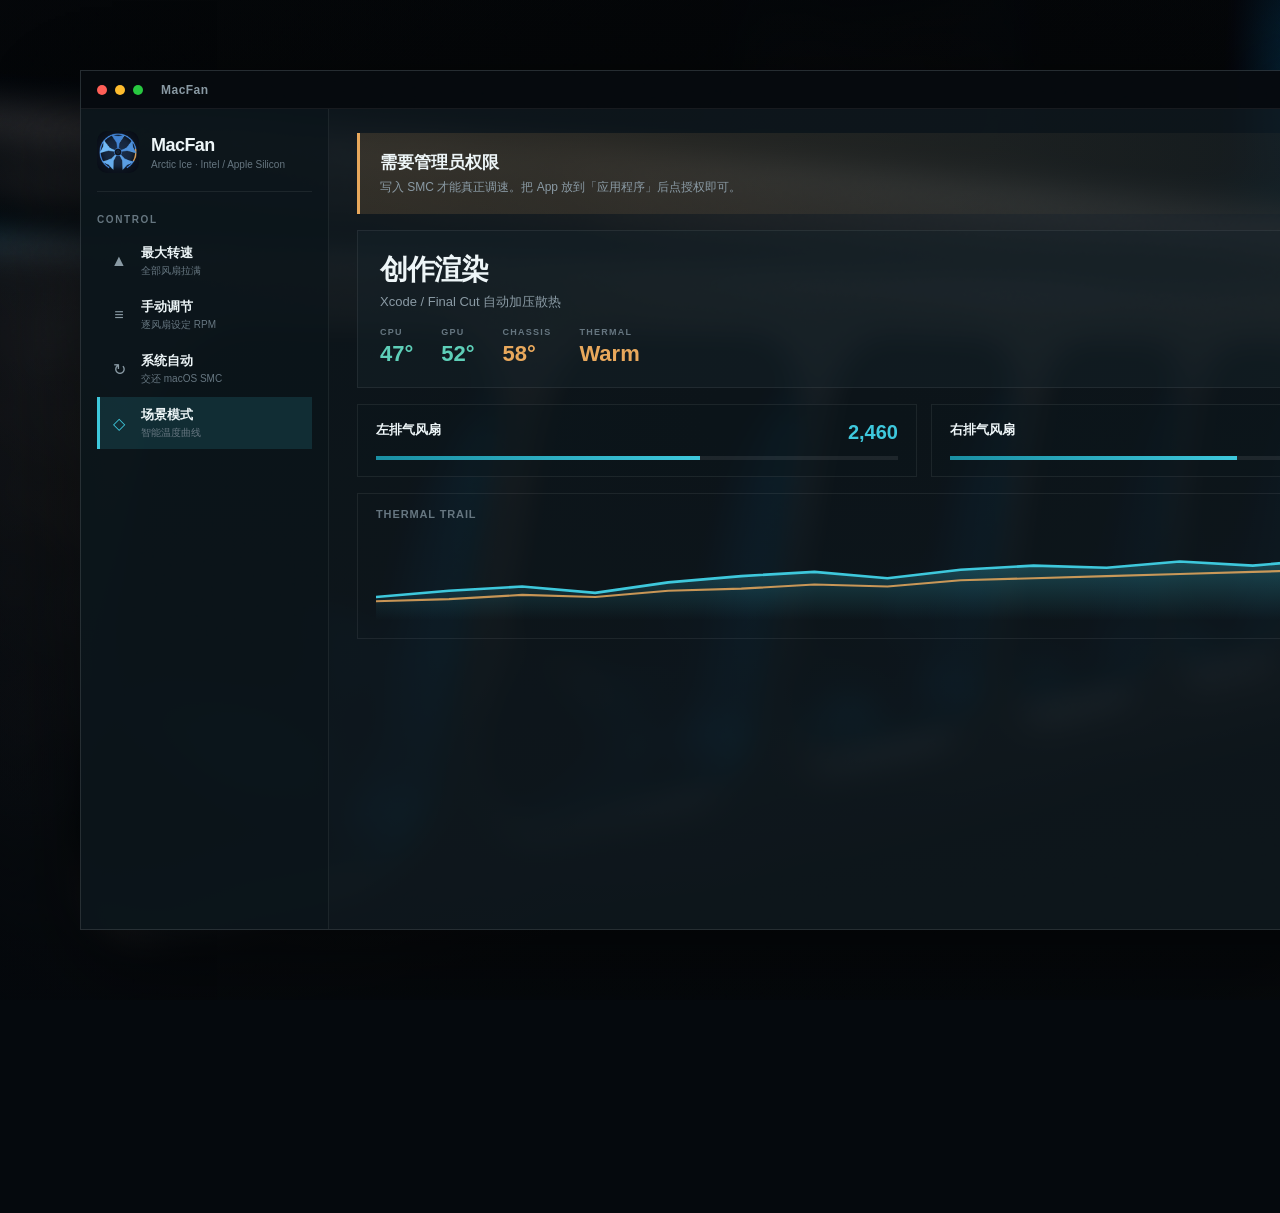
==== docs/_gen/dashboard.html @ 72b6c06a "Rebuild the site poster set from photographic stills. Hero and gallery now use soft-focus hardware p" ====
<!DOCTYPE html>
<html lang="zh-Hans">
<head>
  <meta charset="utf-8" />
  <title>MacFan Dashboard Poster</title>
  <link rel="stylesheet" href="poster.css" />
  <style>
    body { width: 1600px; height: 1000px; }
    .mat {
      height: 100%;
      display: grid;
      place-items: center;
      padding: 48px;
    }
    .window {
      width: 1440px;
      height: 860px;
      overflow: hidden;
      border: 1px solid rgba(255,255,255,0.10);
      display: grid;
      grid-template-rows: 38px 1fr;
      background: rgba(16, 26, 32, 0.78);
      box-shadow: 0 40px 90px rgba(0,0,0,0.45);
    }
    .titlebar {
      display: flex; align-items: center; padding: 0 16px; gap: 8px;
      background: rgba(5, 9, 13, 0.88); border-bottom: 1px solid var(--line);
    }
    .dot { width: 10px; height: 10px; border-radius: 50%; }
    .dot.r { background: #ff5f57; } .dot.y { background: #febc2e; } .dot.g { background: #28c840; }
    .titlebar span { margin-left: 10px; font-size: 12px; color: var(--mist); font-weight: 600; letter-spacing: 0.04em; }
    .layout { display: grid; grid-template-columns: 248px 1fr; height: 100%; }
    .sidebar {
      background: rgba(11, 20, 25, 0.72); border-right: 1px solid var(--line);
      padding: 22px 16px; display: flex; flex-direction: column; gap: 22px;
    }
    .brand { display: flex; align-items: center; gap: 12px; padding-bottom: 18px; border-bottom: 1px solid var(--line); }
    .brand img { width: 42px; height: 42px; border-radius: 10px; }
    .brand h1 { font-size: 18px; font-weight: 700; letter-spacing: -0.03em; }
    .brand p { font-size: 10px; color: var(--mist-dim); margin-top: 3px; }
    .section-title { font-size: 10px; font-weight: 700; letter-spacing: 0.16em; color: var(--mist-dim); text-transform: uppercase; margin-bottom: 10px; }
    .mode { display: flex; align-items: center; gap: 10px; padding: 9px 10px; margin-bottom: 2px; }
    .mode.on { background: var(--accent-soft); box-shadow: inset 3px 0 0 var(--accent); }
    .mode .ico { width: 24px; height: 24px; display: grid; place-items: center; color: var(--mist); }
    .mode.on .ico { color: var(--accent); }
    .mode .t { font-size: 13px; font-weight: 650; }
    .mode .sub { display: block; font-size: 10px; color: var(--mist-dim); margin-top: 2px; font-weight: 500; }
    .main { padding: 24px 28px; display: flex; flex-direction: column; gap: 16px; }
    .admin {
      display: flex; align-items: center; gap: 16px; padding: 18px 20px;
      background: linear-gradient(90deg, rgba(232,168,92,0.14), rgba(22,34,40,0.25));
      border-left: 3px solid var(--amber);
    }
    .admin h2 { font-size: 17px; font-weight: 700; margin-bottom: 4px; }
    .admin p { font-size: 12px; color: var(--mist); max-width: 520px; line-height: 1.5; }
    .admin .btn { margin-left: auto; padding: 10px 18px; background: var(--accent); color: #051014; font-size: 12px; font-weight: 700; }
    .panel { padding: 20px 22px; border: 1px solid var(--line); background: rgba(22,34,40,0.45); display: flex; align-items: center; gap: 24px; }
    .panel h3 { font-size: 28px; font-weight: 700; letter-spacing: -0.03em; }
    .panel .desc { font-size: 13px; color: var(--mist); margin-top: 4px; }
    .metrics { display: flex; gap: 28px; margin-top: 16px; }
    .metric .k { font-size: 9px; font-weight: 700; letter-spacing: 0.14em; color: var(--mist-dim); text-transform: uppercase; }
    .metric .v { font-size: 22px; font-weight: 700; margin-top: 4px; font-variant-numeric: tabular-nums; }
    .gauge { margin-left: auto; width: 108px; height: 108px; position: relative; flex-shrink: 0; }
    .gauge svg { width: 100%; height: 100%; transform: rotate(-90deg); }
    .gauge .pct { position: absolute; inset: 0; display: grid; place-items: center; font-size: 18px; font-weight: 700; color: var(--accent); }
    .fans { display: grid; grid-template-columns: 1fr 1fr; gap: 14px; }
    .fan { padding: 16px 18px; border: 1px solid var(--line); background: rgba(11,20,25,0.4); }
    .fan header { display: flex; justify-content: space-between; font-size: 13px; font-weight: 600; margin-bottom: 12px; }
    .fan .rpm { color: var(--accent); font-size: 20px; font-weight: 700; }
    .slider { height: 4px; background: rgba(255,255,255,0.08); position: relative; }
    .slider i { display: block; height: 100%; background: linear-gradient(90deg, var(--accent-deep), var(--accent)); }
    .chart { padding: 14px 18px; border: 1px solid var(--line); }
    .chart h4 { font-size: 11px; letter-spacing: 0.08em; text-transform: uppercase; color: var(--mist-dim); margin-bottom: 8px; }
    .chart svg { width: 100%; height: 92px; }
  </style>
</head>
<body class="poster">
  <div class="photo soft" style="background-image:url('bg/vents.jpg')"></div>
  <div class="veil"></div>
  <div class="grain"></div>
  <div class="mat">
    <div class="window">
      <div class="titlebar">
        <div class="dot r"></div><div class="dot y"></div><div class="dot g"></div>
        <span>MacFan</span>
      </div>
      <div class="layout">
        <aside class="sidebar">
          <div class="brand">
            <img src="../assets/logo-512.png" alt="" />
            <div><h1>MacFan</h1><p>Arctic Ice · Intel / Apple Silicon</p></div>
          </div>
          <div>
            <div class="section-title">Control</div>
            <div class="mode"><div class="ico">▲</div><div><div class="t">最大转速</div><span class="sub">全部风扇拉满</span></div></div>
            <div class="mode"><div class="ico">≡</div><div><div class="t">手动调节</div><span class="sub">逐风扇设定 RPM</span></div></div>
            <div class="mode"><div class="ico">↻</div><div><div class="t">系统自动</div><span class="sub">交还 macOS SMC</span></div></div>
            <div class="mode on"><div class="ico">◇</div><div><div class="t">场景模式</div><span class="sub">智能温度曲线</span></div></div>
          </div>
        </aside>
        <main class="main">
          <div class="admin">
            <div>
              <h2>需要管理员权限</h2>
              <p>写入 SMC 才能真正调速。把 App 放到「应用程序」后点授权即可。</p>
            </div>
            <div class="btn">授权管理员权限</div>
          </div>
          <div class="panel">
            <div>
              <h3>创作渲染</h3>
              <div class="desc">Xcode / Final Cut 自动加压散热</div>
              <div class="metrics">
                <div class="metric"><div class="k">CPU</div><div class="v" style="color:var(--good)">47°</div></div>
                <div class="metric"><div class="k">GPU</div><div class="v" style="color:var(--good)">52°</div></div>
                <div class="metric"><div class="k">Chassis</div><div class="v" style="color:var(--amber)">58°</div></div>
                <div class="metric"><div class="k">Thermal</div><div class="v" style="color:var(--amber)">Warm</div></div>
              </div>
            </div>
            <div class="gauge">
              <svg viewBox="0 0 120 120">
                <defs><linearGradient id="g" x1="0" y1="0" x2="1" y2="1"><stop offset="0%" stop-color="#e8a85c"/><stop offset="100%" stop-color="#3ec8dc"/></linearGradient></defs>
                <circle cx="60" cy="60" r="50" fill="none" stroke="#1e2e36" stroke-width="8"/>
                <circle cx="60" cy="60" r="50" fill="none" stroke="url(#g)" stroke-width="8" stroke-linecap="round" stroke-dasharray="196 314"/>
              </svg>
              <div class="pct">62%</div>
            </div>
          </div>
          <div class="fans">
            <div class="fan"><header><span>左排气风扇</span><span class="rpm">2,460</span></header><div class="slider"><i style="width:62%"></i></div></div>
            <div class="fan"><header><span>右排气风扇</span><span class="rpm">2,180</span></header><div class="slider"><i style="width:55%"></i></div></div>
          </div>
          <div class="chart">
            <h4>Thermal trail</h4>
            <svg viewBox="0 0 900 88" preserveAspectRatio="none">
              <defs><linearGradient id="fill" x1="0" y1="0" x2="0" y2="1"><stop offset="0%" stop-color="rgba(62,200,220,0.32)"/><stop offset="100%" stop-color="rgba(62,200,220,0)"/></linearGradient></defs>
              <path d="M0,66 L60,60 L120,56 L180,62 L240,52 L300,46 L360,42 L420,48 L480,40 L540,36 L600,38 L660,32 L720,36 L780,30 L840,28 L900,24 L900,88 L0,88 Z" fill="url(#fill)"/>
              <path d="M0,66 L60,60 L120,56 L180,62 L240,52 L300,46 L360,42 L420,48 L480,40 L540,36 L600,38 L660,32 L720,36 L780,30 L840,28 L900,24" fill="none" stroke="#3ec8dc" stroke-width="2.5" stroke-linecap="round"/>
              <path d="M0,70 L60,68 L120,64 L180,66 L240,60 L300,58 L360,54 L420,56 L480,50 L540,48 L600,46 L660,44 L720,42 L780,40 L840,38 L900,36" fill="none" stroke="#e8a85c" stroke-width="2" stroke-linecap="round" opacity="0.85"/>
            </svg>
          </div>
        </main>
      </div>
    </div>
  </div>
</body>
</html>
---- docs/_gen/poster.css ----
@import url("base.css");

.poster {
  position: relative;
  overflow: hidden;
  background: #05090d;
  color: #eef6f8;
}
.poster .photo {
  position: absolute;
  inset: -16%;
  background: center / cover no-repeat;
  filter: blur(22px) saturate(1.22) brightness(0.58) contrast(1.1);
  transform: scale(1.08);
}
.poster .photo.soft {
  filter: blur(14px) saturate(1.18) brightness(0.64) contrast(1.08);
}
.poster .photo.mist {
  filter: blur(28px) saturate(1.25) brightness(0.5) contrast(1.12);
}
.poster .veil {
  position: absolute;
  inset: 0;
  background:
    radial-gradient(ellipse 72% 62% at 50% 42%, transparent 8%, rgba(5, 9, 13, 0.52) 100%),
    linear-gradient(180deg, rgba(5, 9, 13, 0.28) 0%, transparent 34%, rgba(5, 9, 13, 0.58) 100%);
}
.poster .grain {
  position: absolute;
  inset: 0;
  pointer-events: none;
  opacity: 0.11;
  mix-blend-mode: overlay;
  background-image: url("data:image/svg+xml,%3Csvg viewBox='0 0 256 256' xmlns='http://www.w3.org/2000/svg'%3E%3Cfilter id='n'%3E%3CfeTurbulence type='fractalNoise' baseFrequency='0.85' numOctaves='2' stitchTiles='stitch'/%3E%3C/filter%3E%3Crect width='100%25' height='100%25' filter='url(%23n)'/%3E%3C/svg%3E");
}
.poster .mat {
  position: relative;
  z-index: 1;
}
.ghost {
  position: absolute;
  left: -4%;
  bottom: -18%;
  font-weight: 800;
  letter-spacing: -0.08em;
  line-height: 0.78;
  color: rgba(238, 246, 248, 0.07);
  pointer-events: none;
  z-index: 1;
  user-select: none;
}
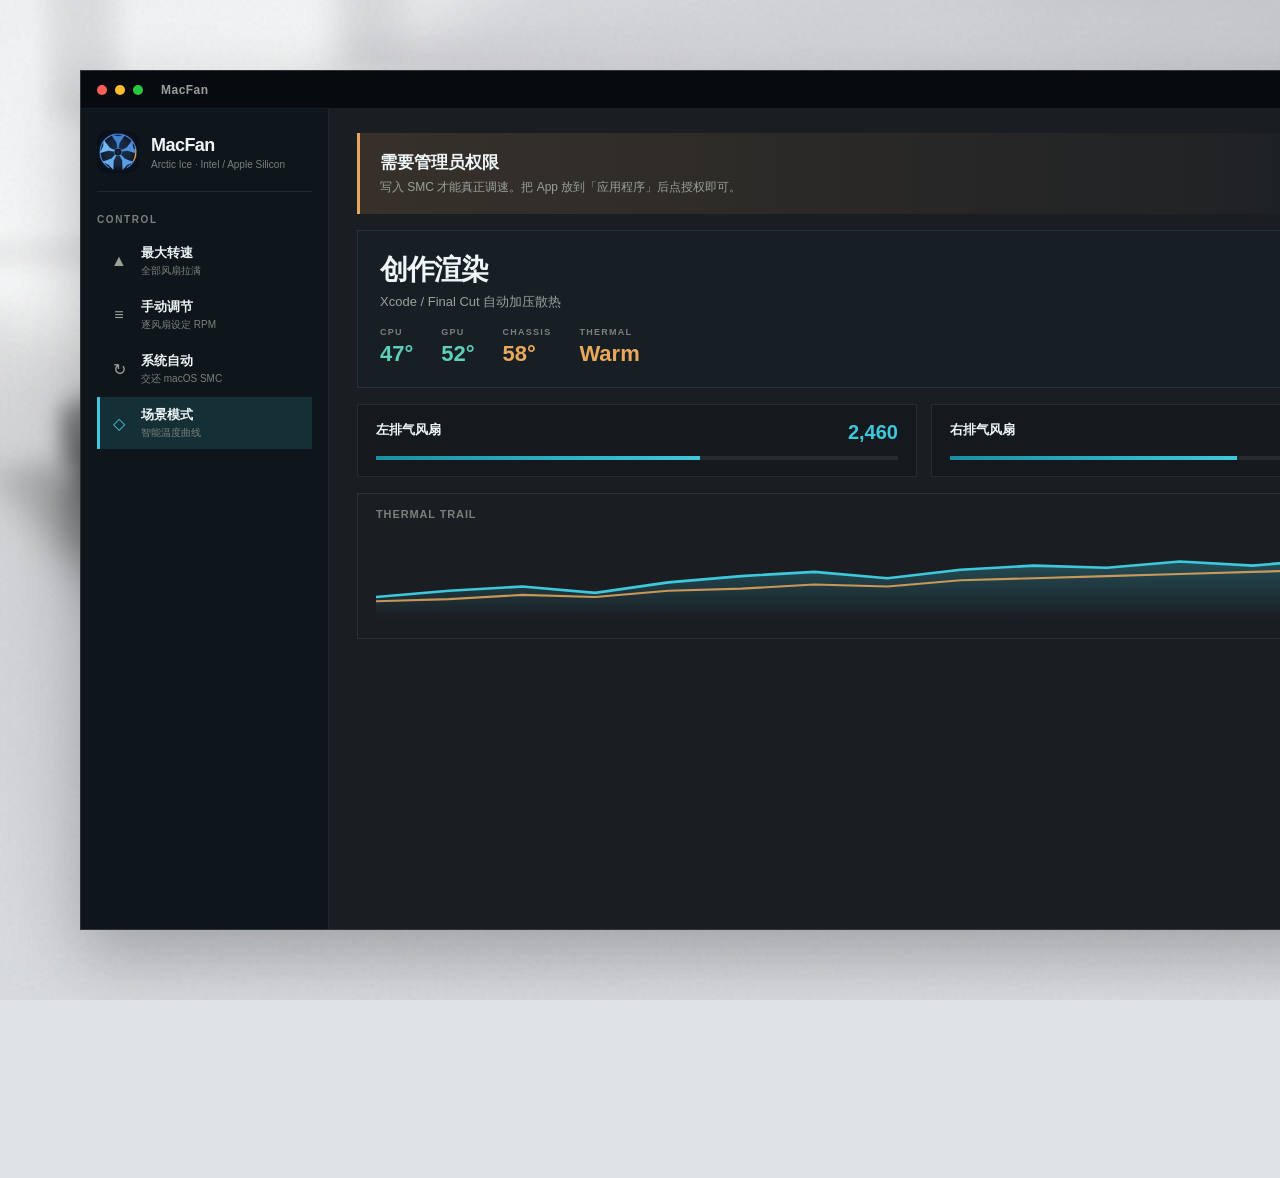
==== commit de5a5395: "Restyle the marketing site as daylight aluminum. Swap the ice-cyan night look for high-key metal pho" ====
--- a/docs/_gen/dashboard.html
+++ b/docs/_gen/dashboard.html
@@ -19,8 +19,15 @@
       border: 1px solid rgba(255,255,255,0.10);
       display: grid;
       grid-template-rows: 38px 1fr;
-      background: rgba(16, 26, 32, 0.78);
-      box-shadow: 0 40px 90px rgba(0,0,0,0.45);
+      --accent: #3ec8dc;
+      --accent-deep: #1a8fa3;
+      --accent-soft: rgba(62, 200, 220, 0.14);
+      --amber: #e8a85c;
+      --good: #5ecfb8;
+      --coral: #e07262;
+      color: #eef6f8;
+      background: #1a1d22;
+      box-shadow: 0 28px 64px rgba(22, 24, 27, 0.28);
     }
     .titlebar {
       display: flex; align-items: center; padding: 0 16px; gap: 8px;
@@ -75,7 +82,7 @@
   </style>
 </head>
 <body class="poster">
-  <div class="photo soft" style="background-image:url('bg/vents.jpg')"></div>
+  <div class="photo soft" style="background-image:url('bg/studio.jpg')"></div>
   <div class="veil"></div>
   <div class="grain"></div>
   <div class="mat">
--- a/docs/_gen/poster.css
+++ b/docs/_gen/poster.css
@@ -1,52 +1,38 @@
+@import url("https://fonts.googleapis.com/css2?family=Big+Shoulders+Display:wght@700;800;900&display=swap");
 @import url("base.css");
 
 .poster {
   position: relative;
   overflow: hidden;
-  background: #05090d;
-  color: #eef6f8;
+  background: #dfe3e6;
+  color: #16181b;
 }
 .poster .photo {
   position: absolute;
-  inset: -16%;
+  inset: -14%;
   background: center / cover no-repeat;
-  filter: blur(22px) saturate(1.22) brightness(0.58) contrast(1.1);
-  transform: scale(1.08);
+  filter: blur(18px) saturate(1.04) brightness(1.06) contrast(1.04);
+  transform: scale(1.06);
 }
 .poster .photo.soft {
-  filter: blur(14px) saturate(1.18) brightness(0.64) contrast(1.08);
+  filter: blur(10px) saturate(1.04) brightness(1.08) contrast(1.03);
 }
 .poster .photo.mist {
-  filter: blur(28px) saturate(1.25) brightness(0.5) contrast(1.12);
+  filter: blur(22px) saturate(1.06) brightness(1.1) contrast(1.02);
 }
 .poster .veil {
   position: absolute;
   inset: 0;
   background:
-    radial-gradient(ellipse 72% 62% at 50% 42%, transparent 8%, rgba(5, 9, 13, 0.52) 100%),
-    linear-gradient(180deg, rgba(5, 9, 13, 0.28) 0%, transparent 34%, rgba(5, 9, 13, 0.58) 100%);
+    radial-gradient(ellipse 80% 70% at 50% 40%, transparent 20%, rgba(223, 227, 230, 0.45) 100%),
+    linear-gradient(180deg, rgba(223, 227, 230, 0.18) 0%, transparent 38%, rgba(223, 227, 230, 0.55) 100%);
 }
 .poster .grain {
   position: absolute;
   inset: 0;
   pointer-events: none;
-  opacity: 0.11;
-  mix-blend-mode: overlay;
+  opacity: 0.07;
+  mix-blend-mode: multiply;
   background-image: url("data:image/svg+xml,%3Csvg viewBox='0 0 256 256' xmlns='http://www.w3.org/2000/svg'%3E%3Cfilter id='n'%3E%3CfeTurbulence type='fractalNoise' baseFrequency='0.85' numOctaves='2' stitchTiles='stitch'/%3E%3C/filter%3E%3Crect width='100%25' height='100%25' filter='url(%23n)'/%3E%3C/svg%3E");
 }
-.poster .mat {
-  position: relative;
-  z-index: 1;
-}
-.ghost {
-  position: absolute;
-  left: -4%;
-  bottom: -18%;
-  font-weight: 800;
-  letter-spacing: -0.08em;
-  line-height: 0.78;
-  color: rgba(238, 246, 248, 0.07);
-  pointer-events: none;
-  z-index: 1;
-  user-select: none;
-}
+.poster .mat { position: relative; z-index: 1; }
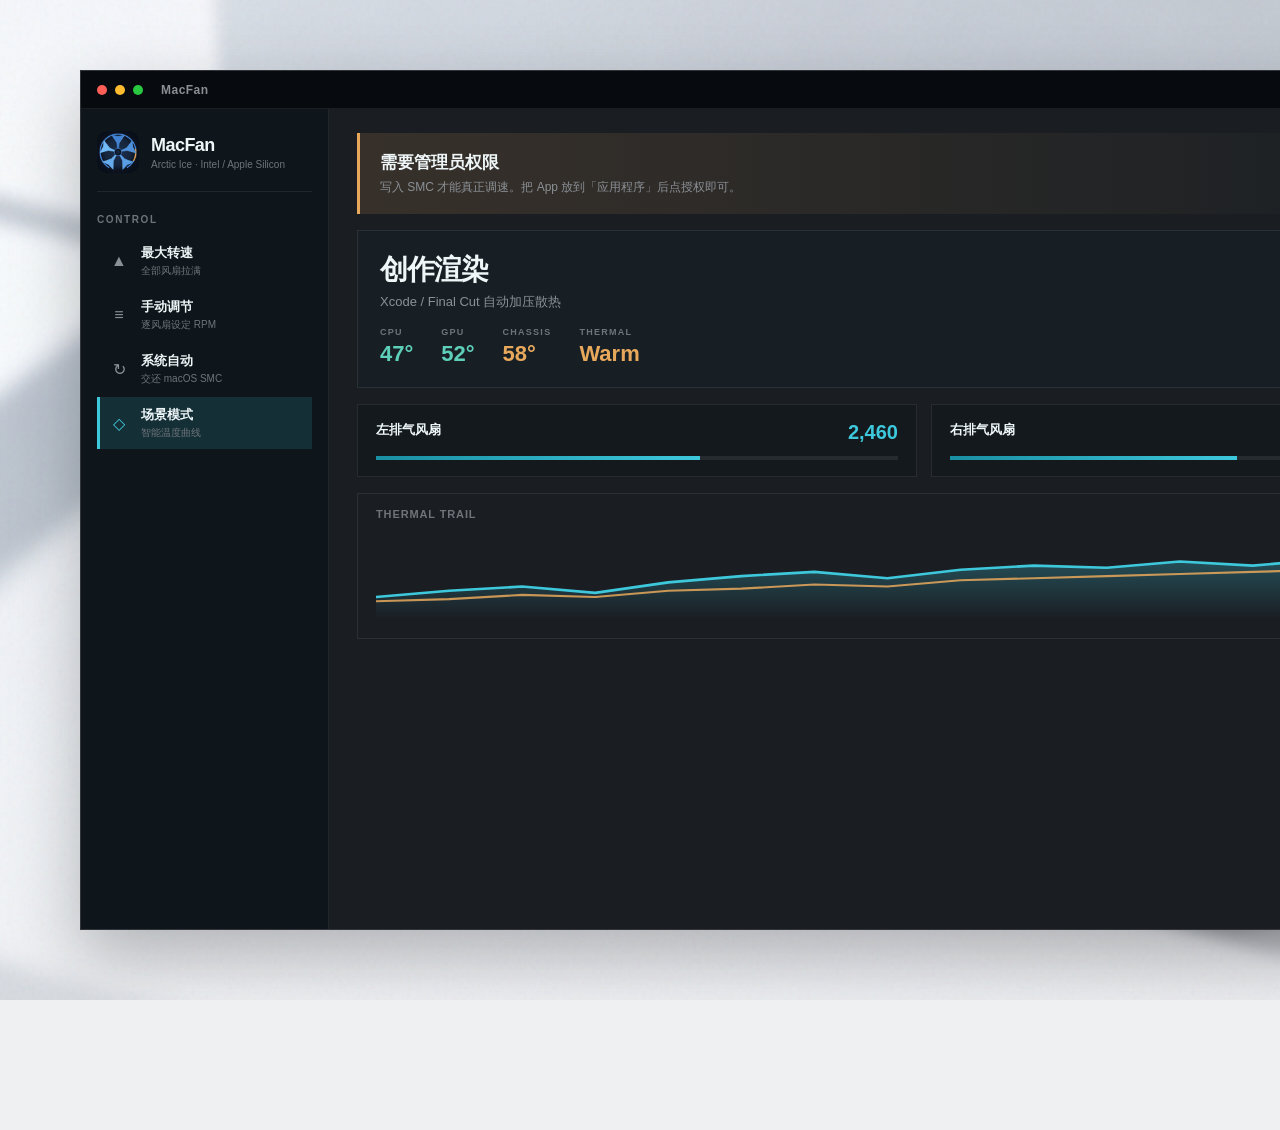
==== commit f8d1bf4b: "Restyle the site with hard light and vermillion. Replace the gold aluminum look with cooler photogra" ====
--- a/docs/_gen/dashboard.html
+++ b/docs/_gen/dashboard.html
@@ -82,7 +82,7 @@
   </style>
 </head>
 <body class="poster">
-  <div class="photo soft" style="background-image:url('bg/studio.jpg')"></div>
+  <div class="photo soft" style="background-image:url('bg/mac.jpg')"></div>
   <div class="veil"></div>
   <div class="grain"></div>
   <div class="mat">
--- a/docs/_gen/poster.css
+++ b/docs/_gen/poster.css
@@ -1,37 +1,37 @@
-@import url("https://fonts.googleapis.com/css2?family=Big+Shoulders+Display:wght@700;800;900&display=swap");
+@import url("https://fonts.googleapis.com/css2?family=Syne:wght@700;800&display=swap");
 @import url("base.css");
 
 .poster {
   position: relative;
   overflow: hidden;
-  background: #dfe3e6;
-  color: #16181b;
+  background: #eef0f2;
+  color: #191b1e;
 }
 .poster .photo {
   position: absolute;
-  inset: -14%;
+  inset: -10%;
   background: center / cover no-repeat;
-  filter: blur(18px) saturate(1.04) brightness(1.06) contrast(1.04);
-  transform: scale(1.06);
+  filter: blur(12px) saturate(1.05) contrast(1.06);
+  transform: scale(1.05);
 }
 .poster .photo.soft {
-  filter: blur(10px) saturate(1.04) brightness(1.08) contrast(1.03);
+  filter: blur(7px) saturate(1.04) contrast(1.05);
 }
 .poster .photo.mist {
-  filter: blur(22px) saturate(1.06) brightness(1.1) contrast(1.02);
+  filter: blur(16px) saturate(1.06) brightness(1.04) contrast(1.04);
 }
 .poster .veil {
   position: absolute;
   inset: 0;
   background:
-    radial-gradient(ellipse 80% 70% at 50% 40%, transparent 20%, rgba(223, 227, 230, 0.45) 100%),
-    linear-gradient(180deg, rgba(223, 227, 230, 0.18) 0%, transparent 38%, rgba(223, 227, 230, 0.55) 100%);
+    radial-gradient(ellipse 78% 68% at 50% 40%, transparent 22%, rgba(241, 242, 244, 0.42) 100%),
+    linear-gradient(180deg, rgba(241, 242, 244, 0.12) 0%, transparent 40%, rgba(241, 242, 244, 0.5) 100%);
 }
 .poster .grain {
   position: absolute;
   inset: 0;
   pointer-events: none;
-  opacity: 0.07;
+  opacity: 0.06;
   mix-blend-mode: multiply;
   background-image: url("data:image/svg+xml,%3Csvg viewBox='0 0 256 256' xmlns='http://www.w3.org/2000/svg'%3E%3Cfilter id='n'%3E%3CfeTurbulence type='fractalNoise' baseFrequency='0.85' numOctaves='2' stitchTiles='stitch'/%3E%3C/filter%3E%3Crect width='100%25' height='100%25' filter='url(%23n)'/%3E%3C/svg%3E");
 }
